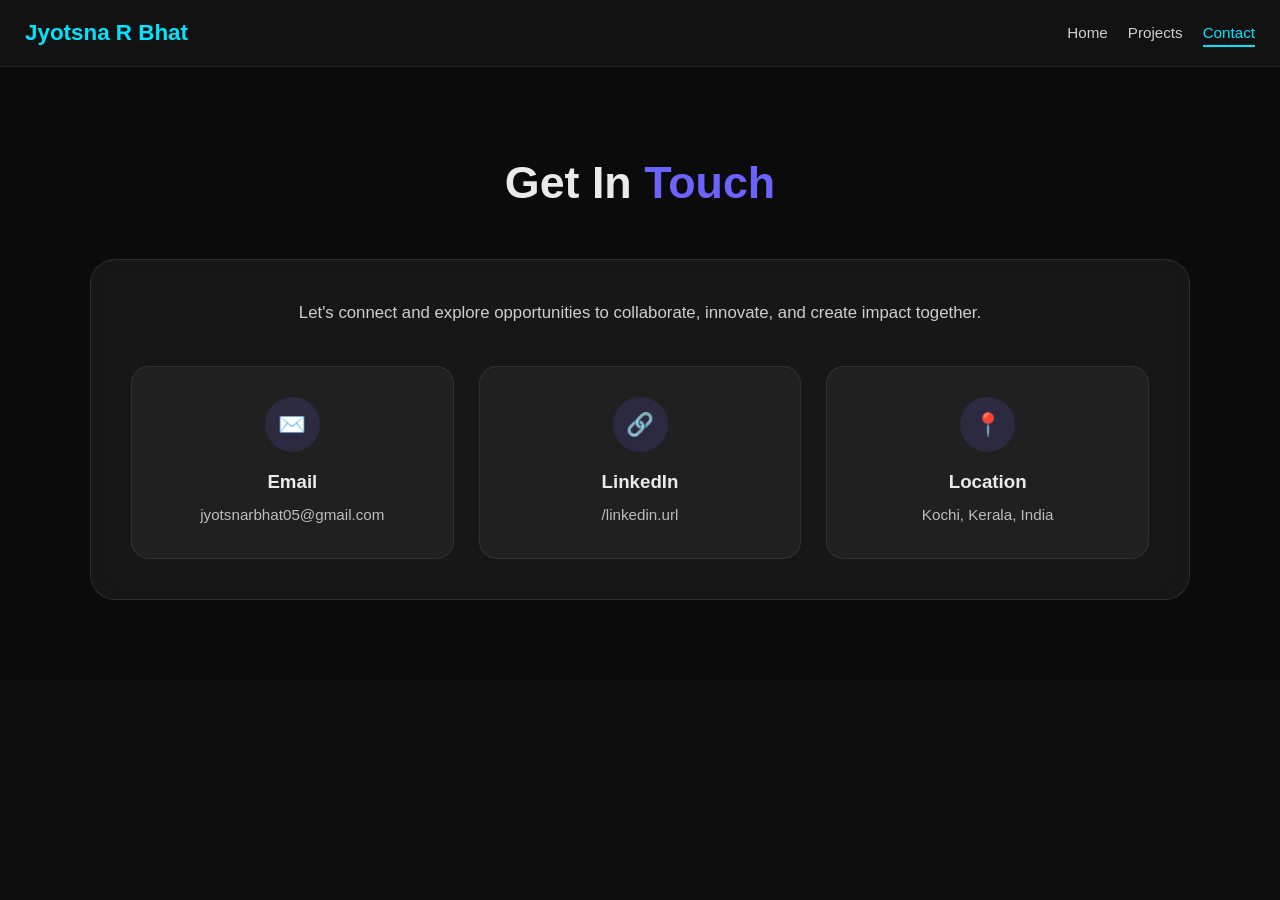
==== contact.html @ 19e66928 "Portfolio" ====
<!DOCTYPE html>
<html lang="en">

<head>
	<meta charset="UTF-8">
	<meta name="viewport" content="width=device-width, initial-scale=1.0">
	<title>Contact</title>
	<link rel="stylesheet" href="style.css">
</head>

<body>

	<header>
		<nav class="navbar">
			<h2 class="logo">Jyotsna R Bhat</h2>
			<ul class="nav-links">
				<li><a href="index.html">Home</a></li>
				<li><a href="projects.html">Projects</a></li>
				<li><a href="contact.html" class="active">Contact</a></li>
			</ul>
		</nav>
	</header>

	<main>
		<section class="contact-section">
			<h1>Get In <span>Touch</span></h1>

			<div class="contact-box">
				<p class="contact-text">
					Let's connect and explore opportunities to collaborate, innovate,
					and create impact together.
				</p>

				<div class="contact-cards">

					<div class="contact-card">
						<div class="icon">✉️</div>
						<h3>Email</h3>
						<p>jyotsnarbhat05@gmail.com</p>
					</div>

					<div class="contact-card">
						<div class="icon">🔗</div>
						<h3>LinkedIn</h3>
						<p>/linkedin.url</p>
					</div>

					<div class="contact-card">
						<div class="icon">📍</div>
						<h3>Location</h3>
						<p>Kochi, Kerala, India</p>
					</div>

				</div>
			</div>
		</section>

	</main>


	<script src="script.js"></script>
</body>

</html>
---- style.css ----
/* -------------------- RESET -------------------- */
	* {
		margin: 0;
		padding: 0;
		box-sizing: border-box;
		font-family: "Segoe UI", Arial, sans-serif;
		scroll-behavior: smooth;
	}

	/* -------------------- BODY -------------------- */
	body {
		background-color: #0f0f0f;
		color: #eaeaea;
		line-height: 1.6;
	}

	/* -------------------- NAVBAR -------------------- */
	nav {
		position: sticky;
		top: 0;
		z-index: 100;
		background: #121212;
		padding: 15px 25px;
		display: flex;
		justify-content: space-between;
		align-items: center;
		border-bottom: 1px solid #222;
	}

	.logo {
		color: #00e5ff;
		font-size: 1.4rem;
		font-weight: bold;
	}

	nav ul {
		list-style: none;
		display: flex;
	}

	nav ul li {
		margin-left: 20px;
	}

	nav a {
		color: #cfcfcf;
		text-decoration: none;
		font-size: 0.95rem;
		transition: color 0.3s;
	}

	nav a:hover {
		color: #00e5ff;
	}

	nav a.active {
		color: #00e5ff;
		border-bottom: 2px solid #00e5ff;
		padding-bottom: 4px;
	}

	/* -------------------- HOME -------------------- */
	.home {
		min-height: 90vh;
		padding: 60px 20px;
		display: flex;
		flex-direction: column;
		justify-content: center;
		text-align: center;
	}

	.home h1 {
		font-size: 2.2rem;
		margin-bottom: 10px;
	}

	.home p {
		color: #b5b5b5;
		font-size: 1.1rem;
		margin-bottom: 25px;
	}

	.btn {
		display: inline-flex;
		align-items: center;
		justify-content: center;

		padding: 12px 36px;
		/* controls size */
		margin-top: 30px;

		background: linear-gradient(135deg, #00e5ff, #008cff);
		color: #000;
		font-size: 1rem;
		font-weight: 600;

		border-radius: 999px;
		/* perfect pill shape */
		text-decoration: none;

		width: auto;
		/* VERY IMPORTANT */
		max-width: fit-content;

		box-shadow: 0 6px 20px rgba(0, 200, 255, 0.35);
		transition: all 0.3s ease;
	}

	.btn:hover {
		transform: translateY(-3px) scale(1.05);
		box-shadow: 0 10px 30px rgba(0, 200, 255, 0.55);
	}


	/* -------------------- PROJECTS -------------------- */
	/* -------------------- PROJECTS -------------------- */

	.projects {
		padding: 60px 20px;
		text-align: center;
	}

	.projects h1 {
		font-size: 2rem;
		margin-bottom: 40px;
	}

	/* GRID LAYOUT */
	.project-grid {
		display: grid;
		grid-template-columns: 1fr;
		/* Mobile first */
		gap: 30px;
		max-width: 1200px;
		margin: auto;
	}

	/* PROJECT CARD */
	.project-card {
		background: #161616;
		padding: 20px;
		border-radius: 15px;
		border: 1px solid #222;
		transition: transform 0.3s, box-shadow 0.3s;
	}

	.project-card:hover {
		transform: translateY(-6px);
		box-shadow: 0 10px 30px rgba(0, 0, 0, 0.8);
	}

	.project-card img {
		width: 100%;
		border-radius: 12px;
		margin-bottom: 15px;
	}

	.project-card h3 {
		margin-bottom: 8px;
	}

	.project-card p {
		font-size: 0.9rem;
		color: #bdbdbd;
		margin-bottom: 12px;
	}

	.project-card a {
		color: #00e5ff;
		text-decoration: none;
		font-weight: 500;
	}

	/* TABLET */
	@media (min-width: 768px) {
		.project-grid {
			grid-template-columns: repeat(2, 1fr);
		}
	}

	/* DESKTOP */
	@media (min-width: 1024px) {
		.project-grid {
			grid-template-columns: repeat(3, 1fr);
		}
	}


	/* -------------------- CONTACT -------------------- */
	.contact {
		padding: 60px 20px;
		text-align: center;
	}

	.contact h1 {
		font-size: 2rem;
		margin-bottom: 30px;
	}

	form {
		max-width: 400px;
		margin: auto;
	}

	input,
	textarea {
		width: 100%;
		background: #111;
		border: 1px solid #333;
		color: #eaeaea;
		padding: 12px;
		margin: 10px 0;
		border-radius: 8px;
	}

	input:focus,
	textarea:focus {
		outline: none;
		border-color: #00e5ff;
	}

	button {
		width: 100%;
		padding: 12px;
		background: linear-gradient(135deg, #00e5ff, #008cff);
		border: none;
		border-radius: 25px;
		font-weight: bold;
		cursor: pointer;
	}

	#formMessage {
		margin-top: 15px;
		font-size: 0.9rem;
	}

	/* -------------------- RESPONSIVE -------------------- */
	@media (min-width: 768px) {
		.home h1 {
			font-size: 3rem;
		}

		.projects {
			display: flex;
			flex-direction: column;
			align-items: center;
		}

		.project-card {
			max-width: 300px;
		}
	}

	@media (min-width: 1024px) {
		.projects {
			flex-direction: row;
			justify-content: center;
			gap: 30px;
		}
	}

	/* -------------------- CONTACT GLASS SECTION -------------------- */

	.contact-section {
		padding: 80px 20px;
		text-align: center;
		background: #0b0b0b;
	}

	.contact-section h1 {
		font-size: 2.8rem;
		margin-bottom: 40px;
	}

	.contact-section h1 span {
		color: #6c63ff;
	}

	/* Glass container */
	.contact-box {
		max-width: 1100px;
		margin: auto;
		padding: 40px;
		border-radius: 25px;
		background: rgba(255, 255, 255, 0.05);
		backdrop-filter: blur(12px);
		border: 1px solid rgba(255, 255, 255, 0.1);
	}

	.contact-text {
		color: #cfcfcf;
		margin-bottom: 40px;
		font-size: 1.05rem;
	}

	/* Cards container */
	.contact-cards {
		display: flex;
		flex-direction: column;
		gap: 25px;
	}

	/* Individual card */
	.contact-card {
		flex: 1;
		padding: 30px 20px;
		border-radius: 18px;
		background: rgba(255, 255, 255, 0.04);
		border: 1px solid rgba(255, 255, 255, 0.08);
		transition: transform 0.3s, box-shadow 0.3s;
	}

	.contact-card:hover {
		transform: translateY(-6px);
		box-shadow: 0 12px 30px rgba(0, 0, 0, 0.6);
	}

	.contact-card h3 {
		margin-top: 15px;
		margin-bottom: 6px;
	}

	.contact-card p {
		color: #bdbdbd;
		font-size: 0.95rem;
	}

	/* Icon style */
	.icon {
		width: 55px;
		height: 55px;
		margin: auto;
		border-radius: 50%;
		background: rgba(108, 99, 255, 0.15);
		display: flex;
		align-items: center;
		justify-content: center;
		font-size: 1.4rem;
	}

	/* Desktop layout */
	@media (min-width: 768px) {
		.contact-cards {
			flex-direction: row;
		}
	}

	.btn-container {
		display: flex;
		justify-content: center;
	}
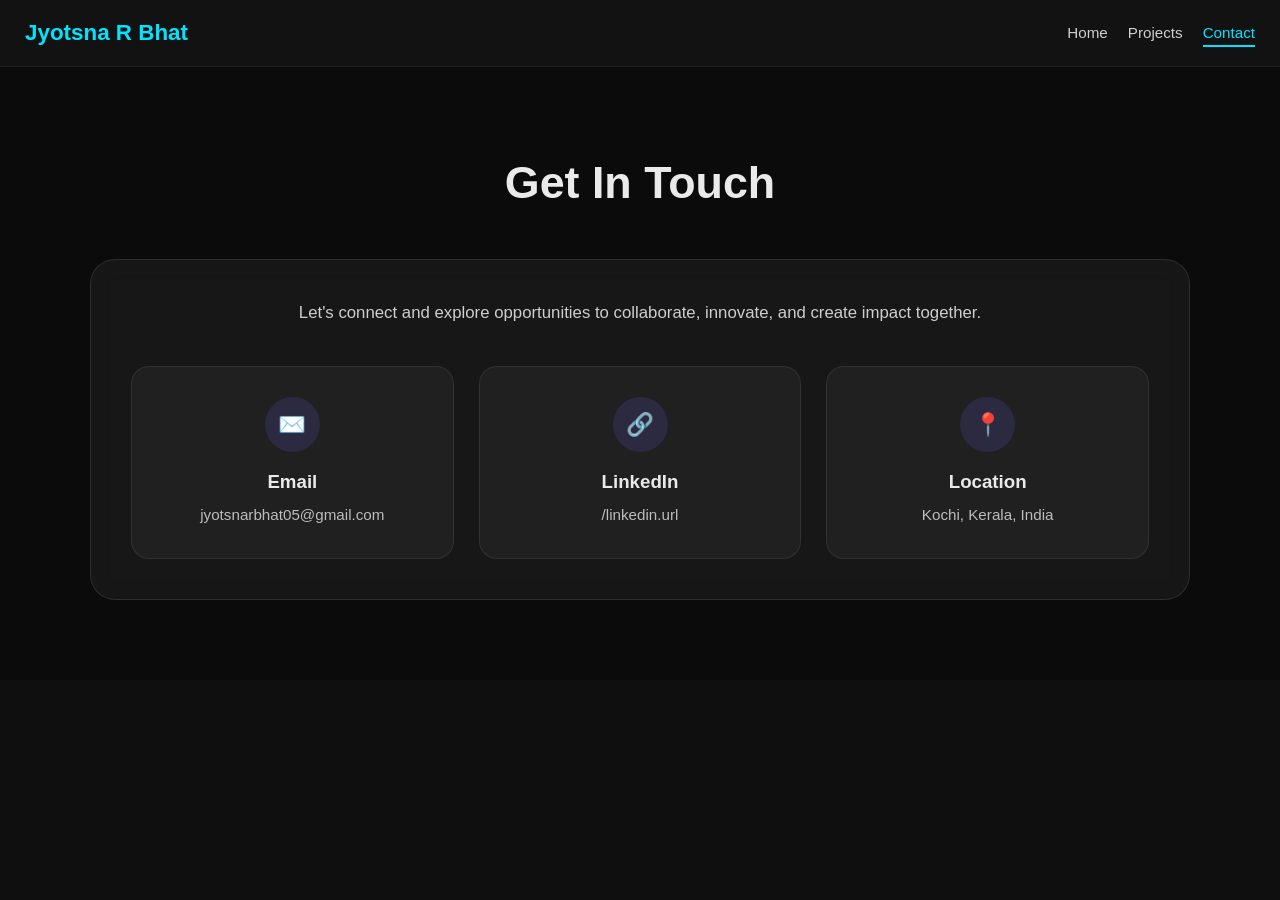
==== commit 8db85247: "Portfolio" ====
--- a/contact.html
+++ b/contact.html
@@ -23,7 +23,7 @@
 
 	<main>
 		<section class="contact-section">
-			<h1>Get In <span>Touch</span></h1>
+			<h1>Get In Touch</h1>
 
 			<div class="contact-box">
 				<p class="contact-text">
--- a/style.css
+++ b/style.css
@@ -113,8 +113,6 @@
 
 
 	/* -------------------- PROJECTS -------------------- */
-	/* -------------------- PROJECTS -------------------- */
-
 	.projects {
 		padding: 60px 20px;
 		text-align: center;
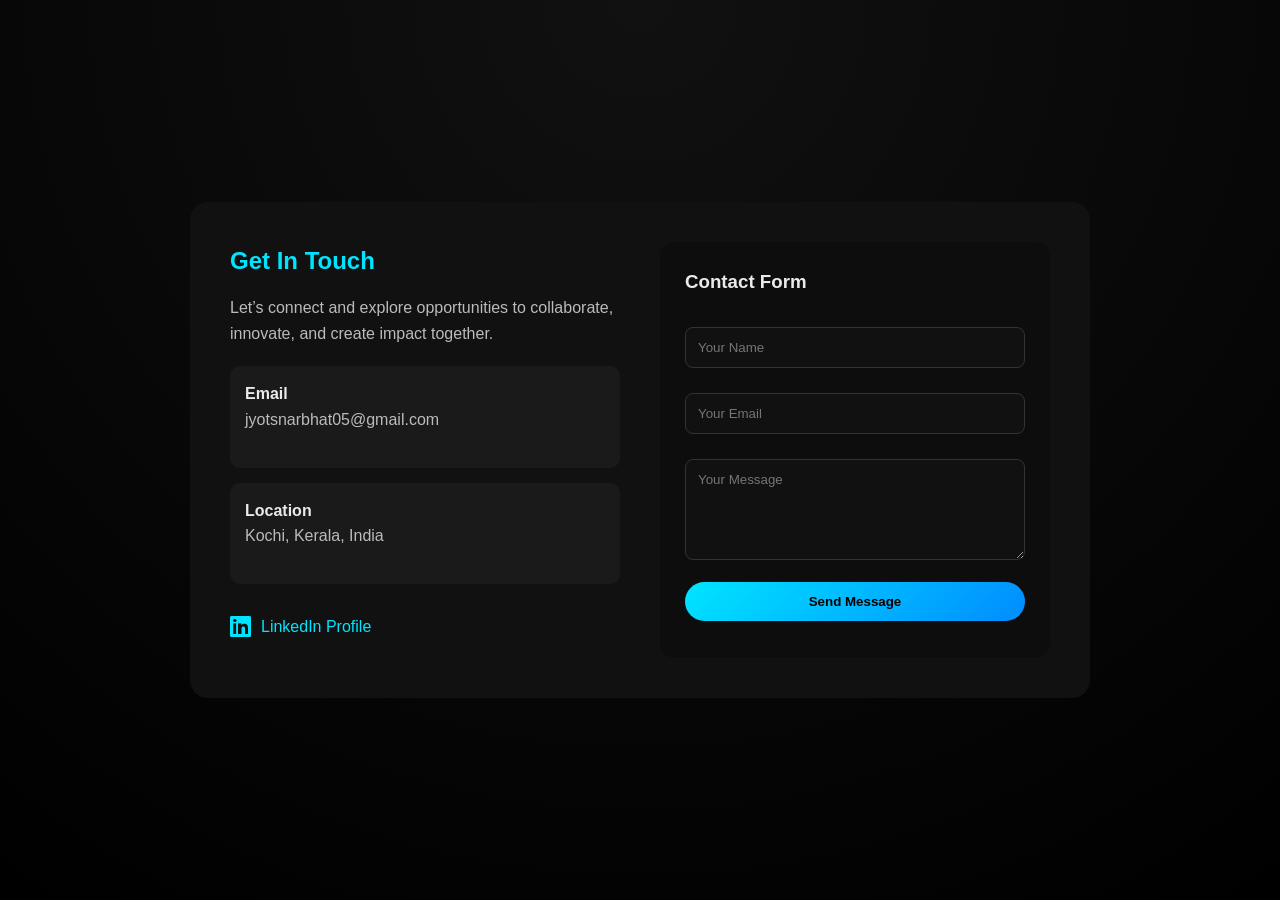
==== commit 3018ae29: "Portfolio" ====
--- a/contact.html
+++ b/contact.html
@@ -1,64 +1,75 @@
 <!DOCTYPE html>
 <html lang="en">
+<head>
+    <meta charset="UTF-8">
+    <title>Contact</title>
+    <meta name="viewport" content="width=device-width, initial-scale=1.0">
 
-<head>
-	<meta charset="UTF-8">
-	<meta name="viewport" content="width=device-width, initial-scale=1.0">
-	<title>Contact</title>
-	<link rel="stylesheet" href="style.css">
+    <link rel="stylesheet"
+          href="https://cdnjs.cloudflare.com/ajax/libs/font-awesome/6.5.0/css/all.min.css">
+
+    <link rel="stylesheet" href="style.css">
 </head>
-
 <body>
 
-	<header>
-		<nav class="navbar">
-			<h2 class="logo">Jyotsna R Bhat</h2>
-			<ul class="nav-links">
-				<li><a href="index.html">Home</a></li>
-				<li><a href="projects.html">Projects</a></li>
-				<li><a href="contact.html" class="active">Contact</a></li>
-			</ul>
-		</nav>
-	</header>
+<section class="contact-page">
 
-	<main>
-		<section class="contact-section">
-			<h1>Get In Touch</h1>
+    <div class="contact-wrapper">
 
-			<div class="contact-box">
-				<p class="contact-text">
-					Let's connect and explore opportunities to collaborate, innovate,
-					and create impact together.
-				</p>
+        <div class="contact-info">
+            <h2>Get In Touch</h2>
+            <p>
+                Let’s connect and explore opportunities to collaborate,
+                innovate, and create impact together.
+            </p>
 
-				<div class="contact-cards">
+            <div class="info-box">
+                <strong>Email</strong>
+                <p>jyotsnarbhat05@gmail.com</p>
+            </div>
 
-					<div class="contact-card">
-						<div class="icon">✉️</div>
-						<h3>Email</h3>
-						<p>jyotsnarbhat05@gmail.com</p>
-					</div>
+            <div class="info-box">
+                <strong>Location</strong>
+                <p>Kochi, Kerala, India</p>
+            </div>
 
-					<div class="contact-card">
-						<div class="icon">🔗</div>
-						<h3>LinkedIn</h3>
-						<p>/linkedin.url</p>
-					</div>
+            <a href="https://www.linkedin.com/in/jyotsna-r-bhat/"
+               target="_blank"
+               class="linkedin-link">
+                <i class="fab fa-linkedin"></i>
+                <span>LinkedIn Profile</span>
+            </a>
+        </div>
 
-					<div class="contact-card">
-						<div class="icon">📍</div>
-						<h3>Location</h3>
-						<p>Kochi, Kerala, India</p>
-					</div>
+        <div class="contact-form">
+            <form id="contactForm">
+                <h3>Contact Form</h3>
 
-				</div>
-			</div>
-		</section>
+                <input type="text"
+                       id="name"
+                       placeholder="Your Name"
+                       required>
 
-	</main>
+                <input type="email"
+                       id="email"
+                       placeholder="Your Email"
+                       required>
 
+                <textarea id="message"
+                          rows="5"
+                          placeholder="Your Message"
+                          required></textarea>
 
-	<script src="script.js"></script>
+                <button type="submit">Send Message</button>
+
+                <p id="formMessage"></p>
+            </form>
+        </div>
+
+    </div>
+</section>
+
+<script src="script.js"></script>
+
 </body>
-
-</html>+</html>
--- a/style.css
+++ b/style.css
@@ -1,4 +1,3 @@
-	/* -------------------- RESET -------------------- */
 	* {
 		margin: 0;
 		padding: 0;
@@ -7,14 +6,12 @@
 		scroll-behavior: smooth;
 	}
 
-	/* -------------------- BODY -------------------- */
 	body {
 		background-color: #0f0f0f;
 		color: #eaeaea;
 		line-height: 1.6;
 	}
 
-	/* -------------------- NAVBAR -------------------- */
 	nav {
 		position: sticky;
 		top: 0;
@@ -59,7 +56,6 @@
 		padding-bottom: 4px;
 	}
 
-	/* -------------------- HOME -------------------- */
 	.home {
 		min-height: 90vh;
 		padding: 60px 20px;
@@ -86,7 +82,6 @@
 		justify-content: center;
 
 		padding: 12px 36px;
-		/* controls size */
 		margin-top: 30px;
 
 		background: linear-gradient(135deg, #00e5ff, #008cff);
@@ -95,11 +90,9 @@
 		font-weight: 600;
 
 		border-radius: 999px;
-		/* perfect pill shape */
 		text-decoration: none;
 
 		width: auto;
-		/* VERY IMPORTANT */
 		max-width: fit-content;
 
 		box-shadow: 0 6px 20px rgba(0, 200, 255, 0.35);
@@ -112,7 +105,6 @@
 	}
 
 
-	/* -------------------- PROJECTS -------------------- */
 	.projects {
 		padding: 60px 20px;
 		text-align: center;
@@ -123,17 +115,15 @@
 		margin-bottom: 40px;
 	}
 
-	/* GRID LAYOUT */
 	.project-grid {
 		display: grid;
 		grid-template-columns: 1fr;
-		/* Mobile first */
+
 		gap: 30px;
 		max-width: 1200px;
 		margin: auto;
 	}
 
-	/* PROJECT CARD */
 	.project-card {
 		background: #161616;
 		padding: 20px;
@@ -169,14 +159,12 @@
 		font-weight: 500;
 	}
 
-	/* TABLET */
 	@media (min-width: 768px) {
 		.project-grid {
 			grid-template-columns: repeat(2, 1fr);
 		}
 	}
 
-	/* DESKTOP */
 	@media (min-width: 1024px) {
 		.project-grid {
 			grid-template-columns: repeat(3, 1fr);
@@ -184,7 +172,6 @@
 	}
 
 
-	/* -------------------- CONTACT -------------------- */
 	.contact {
 		padding: 60px 20px;
 		text-align: center;
@@ -232,7 +219,6 @@
 		font-size: 0.9rem;
 	}
 
-	/* -------------------- RESPONSIVE -------------------- */
 	@media (min-width: 768px) {
 		.home h1 {
 			font-size: 3rem;
@@ -257,93 +243,116 @@
 		}
 	}
 
-	/* -------------------- CONTACT GLASS SECTION -------------------- */
-
-	.contact-section {
-		padding: 80px 20px;
-		text-align: center;
-		background: #0b0b0b;
-	}
-
-	.contact-section h1 {
-		font-size: 2.8rem;
-		margin-bottom: 40px;
-	}
-
-	.contact-section h1 span {
-		color: #6c63ff;
-	}
-
-	/* Glass container */
-	.contact-box {
-		max-width: 1100px;
-		margin: auto;
-		padding: 40px;
-		border-radius: 25px;
-		background: rgba(255, 255, 255, 0.05);
-		backdrop-filter: blur(12px);
-		border: 1px solid rgba(255, 255, 255, 0.1);
-	}
-
-	.contact-text {
-		color: #cfcfcf;
-		margin-bottom: 40px;
-		font-size: 1.05rem;
-	}
-
-	/* Cards container */
-	.contact-cards {
-		display: flex;
-		flex-direction: column;
-		gap: 25px;
-	}
-
-	/* Individual card */
-	.contact-card {
-		flex: 1;
-		padding: 30px 20px;
-		border-radius: 18px;
-		background: rgba(255, 255, 255, 0.04);
-		border: 1px solid rgba(255, 255, 255, 0.08);
-		transition: transform 0.3s, box-shadow 0.3s;
-	}
-
-	.contact-card:hover {
-		transform: translateY(-6px);
-		box-shadow: 0 12px 30px rgba(0, 0, 0, 0.6);
-	}
-
-	.contact-card h3 {
-		margin-top: 15px;
-		margin-bottom: 6px;
-	}
-
-	.contact-card p {
-		color: #bdbdbd;
-		font-size: 0.95rem;
-	}
-
-	/* Icon style */
-	.icon {
-		width: 55px;
-		height: 55px;
-		margin: auto;
-		border-radius: 50%;
-		background: rgba(108, 99, 255, 0.15);
-		display: flex;
-		align-items: center;
-		justify-content: center;
-		font-size: 1.4rem;
-	}
-
-	/* Desktop layout */
-	@media (min-width: 768px) {
-		.contact-cards {
-			flex-direction: row;
-		}
-	}
-
-	.btn-container {
-		display: flex;
-		justify-content: center;
-	}+	
+
+
+.contact-page {
+    min-height: 100vh;
+    display: flex;
+    align-items: center;
+    justify-content: center;
+    background: radial-gradient(circle at top, #111, #000);
+    padding: 40px 20px;
+}
+
+.contact-wrapper {
+    display: flex;
+    gap: 40px;
+    max-width: 900px;
+    width: 100%;
+    background: #111;
+    padding: 40px;
+    border-radius: 18px;
+}
+
+.contact-info {
+    flex: 1;
+}
+
+.contact-info h2 {
+    color: #00e5ff;
+    margin-bottom: 15px;
+}
+
+.contact-info p {
+    color: #bbb;
+    margin-bottom: 20px;
+}
+
+.info-box {
+    background: #1a1a1a;
+    padding: 15px;
+    border-radius: 10px;
+    margin-bottom: 15px;
+}
+
+.linkedin-link {
+    display: inline-flex;
+    align-items: center;
+    gap: 10px;
+    margin-top: 15px;
+    color: #00e5ff;
+    text-decoration: none;
+    transition: transform 0.3s, color 0.3s;
+}
+
+.linkedin-link i {
+    font-size: 1.5rem;
+}
+
+.linkedin-link:hover {
+    transform: scale(1.1);
+    color: #008cff;
+}
+
+.contact-form {
+    flex: 1;
+}
+
+.contact-form form {
+    background: #0d0d0d;
+    padding: 25px;
+    border-radius: 14px;
+}
+
+.contact-form h3 {
+    margin-bottom: 20px;
+}
+
+.contact-form input,
+.contact-form textarea {
+    width: 100%;
+    background: #111;
+    border: 1px solid #333;
+    color: #eaeaea;
+    padding: 12px;
+    margin-bottom: 15px;
+    border-radius: 8px;
+}
+
+.contact-form input:focus,
+.contact-form textarea:focus {
+    outline: none;
+    border-color: #00e5ff;
+}
+
+.contact-form button {
+    width: 100%;
+    padding: 12px;
+    background: linear-gradient(135deg, #00e5ff, #008cff);
+    border: none;
+    border-radius: 25px;
+    font-weight: bold;
+    cursor: pointer;
+}
+
+#formMessage {
+    margin-top: 12px;
+    font-size: 0.9rem;
+}
+
+@media (max-width: 768px) {
+    .contact-wrapper {
+        flex-direction: column;
+    }
+}
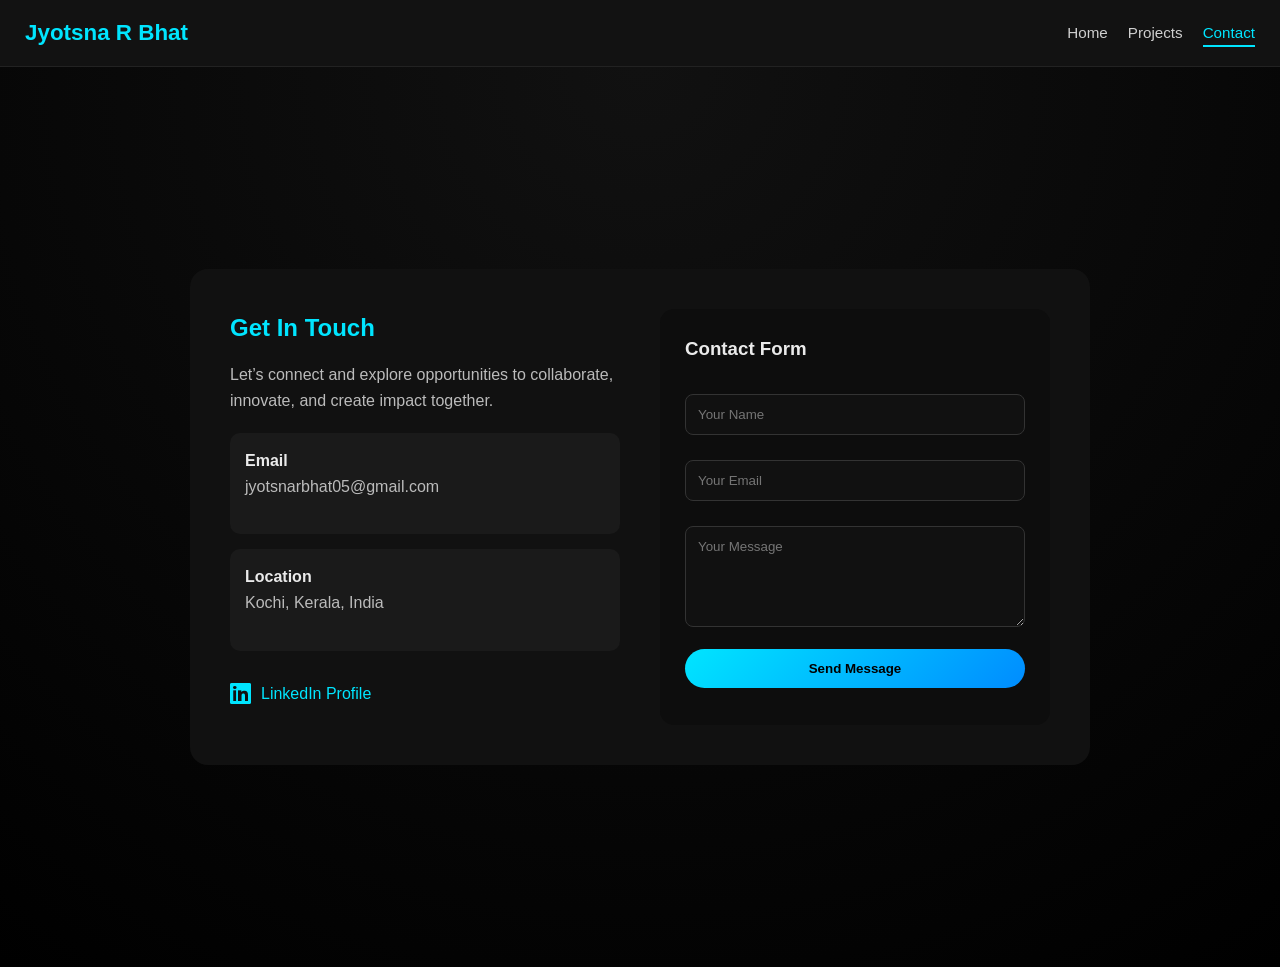
==== commit f8ff04af: "Portfolio" ====
--- a/contact.html
+++ b/contact.html
@@ -11,6 +11,16 @@
     <link rel="stylesheet" href="style.css">
 </head>
 <body>
+
+<!-- 🔹 NAVBAR (PASTE HERE) -->
+<nav>
+    <h2 class="logo">Jyotsna R Bhat</h2>
+    <ul>
+        <li><a href="index.html">Home</a></li>
+        <li><a href="projects.html">Projects</a></li>
+        <li><a href="contact.html" class="active">Contact</a></li>
+    </ul>
+</nav>
 
 <section class="contact-page">
 
@@ -45,20 +55,12 @@
             <form id="contactForm">
                 <h3>Contact Form</h3>
 
-                <input type="text"
-                       id="name"
-                       placeholder="Your Name"
-                       required>
+                <input type="text" id="name" placeholder="Your Name" required>
 
-                <input type="email"
-                       id="email"
-                       placeholder="Your Email"
-                       required>
+                <input type="email" id="email" placeholder="Your Email" required>
 
-                <textarea id="message"
-                          rows="5"
-                          placeholder="Your Message"
-                          required></textarea>
+                <textarea id="message" rows="5"
+                          placeholder="Your Message" required></textarea>
 
                 <button type="submit">Send Message</button>
 
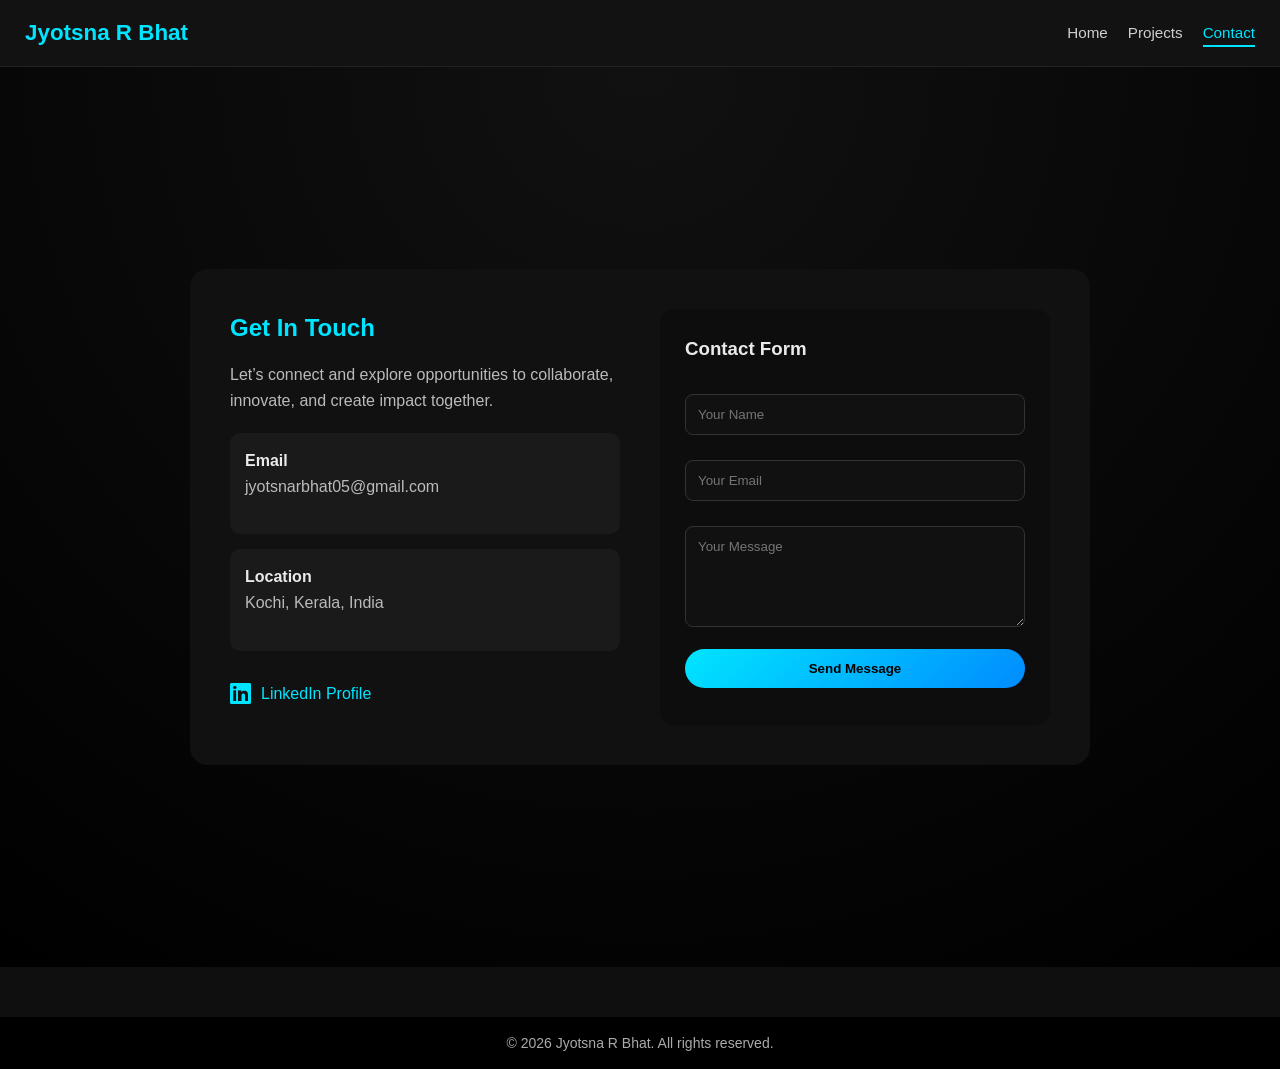
==== commit 771a68ef: "Portfolio" ====
--- a/contact.html
+++ b/contact.html
@@ -12,7 +12,6 @@
 </head>
 <body>
 
-<!-- 🔹 NAVBAR (PASTE HERE) -->
 <nav>
     <h2 class="logo">Jyotsna R Bhat</h2>
     <ul>
@@ -72,6 +71,9 @@
 </section>
 
 <script src="script.js"></script>
+<footer>
+    <p>© 2026 Jyotsna R Bhat. All rights reserved.</p>
+</footer>
 
 </body>
 </html>
--- a/style.css
+++ b/style.css
@@ -154,7 +154,7 @@
 	}
 
 	.project-card a {
-		color: #00e5ff;
+		color: #060606;
 		text-decoration: none;
 		font-weight: 500;
 	}
@@ -356,3 +356,19 @@
         flex-direction: column;
     }
 }
+footer {
+    background: #000;
+    color: #aaa;
+    padding: 15px 0;
+    margin-top: 50px;
+
+    display: flex;
+    justify-content: center;
+    align-items: center;
+    text-align: center;
+}
+
+footer p {
+    margin: 0;
+    font-size: 14px;
+}
